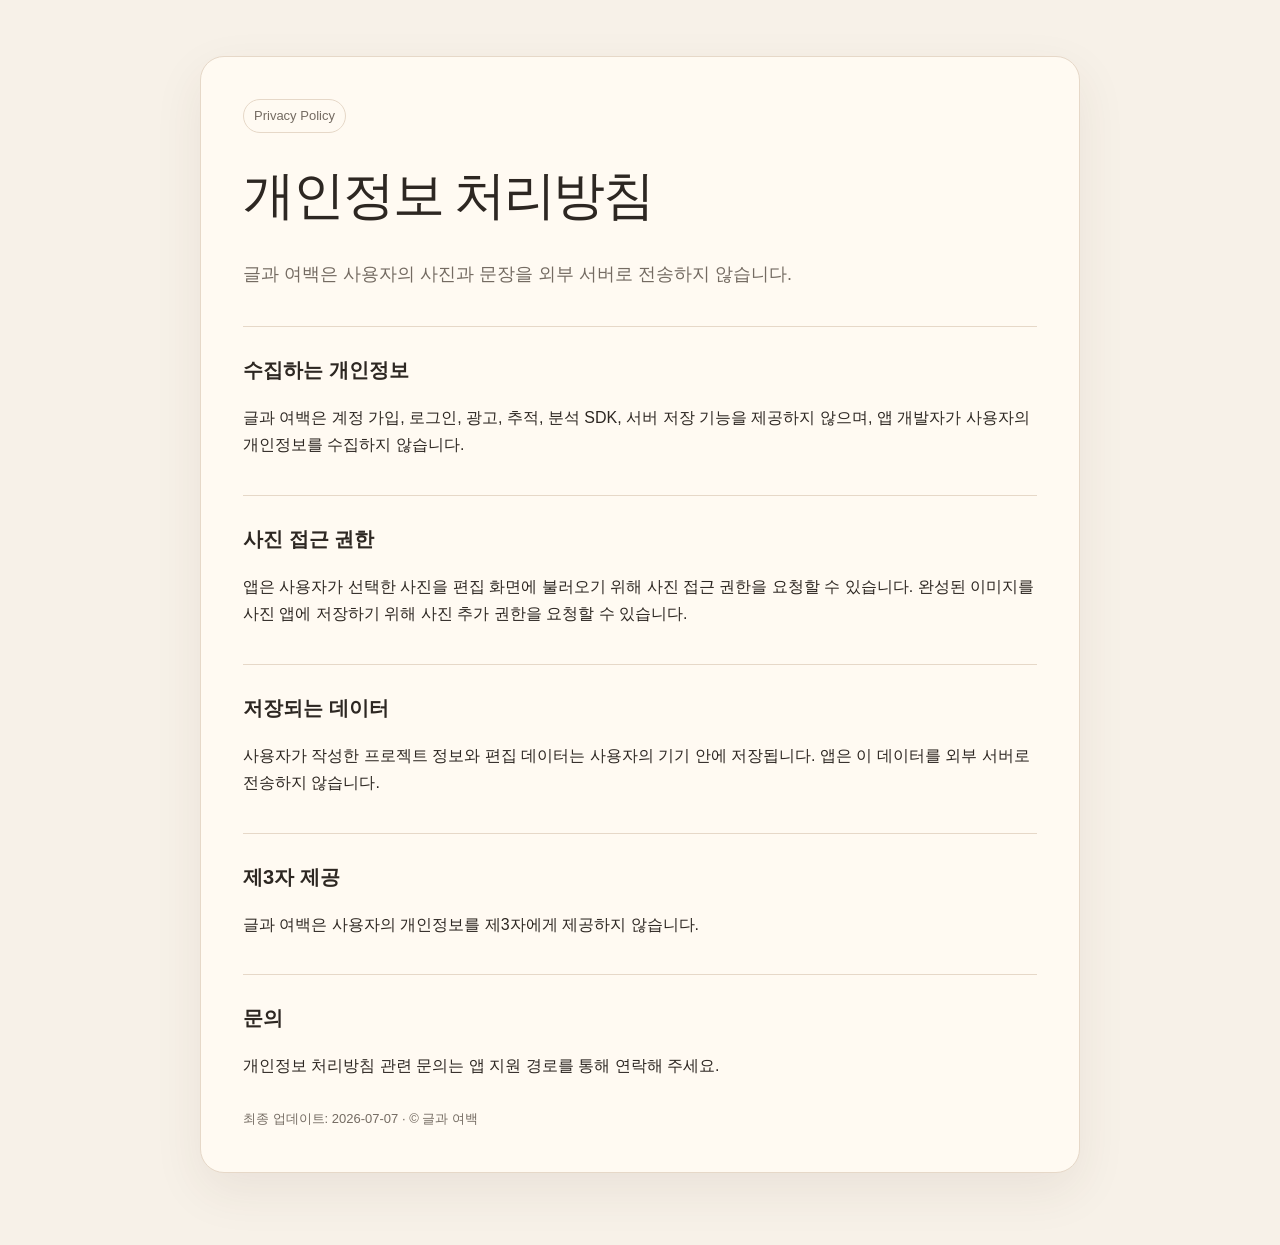
==== privacy.html @ 7e578fc2 "Add files via upload" ====
<!doctype html>
<html lang="ko">
<head>
  <meta charset="utf-8">
  <meta name="viewport" content="width=device-width, initial-scale=1">
  <title>글과 여백 개인정보 처리방침</title>
  <link rel="stylesheet" href="style.css">
</head>
<body>
<main>
  <section class="card">
    <span class="badge">Privacy Policy</span>
    <h1>개인정보 처리방침</h1>
    <p class="lead">글과 여백은 사용자의 사진과 문장을 외부 서버로 전송하지 않습니다.</p>

    <h2>수집하는 개인정보</h2>
    <p>글과 여백은 계정 가입, 로그인, 광고, 추적, 분석 SDK, 서버 저장 기능을 제공하지 않으며, 앱 개발자가 사용자의 개인정보를 수집하지 않습니다.</p>

    <h2>사진 접근 권한</h2>
    <p>앱은 사용자가 선택한 사진을 편집 화면에 불러오기 위해 사진 접근 권한을 요청할 수 있습니다. 완성된 이미지를 사진 앱에 저장하기 위해 사진 추가 권한을 요청할 수 있습니다.</p>

    <h2>저장되는 데이터</h2>
    <p>사용자가 작성한 프로젝트 정보와 편집 데이터는 사용자의 기기 안에 저장됩니다. 앱은 이 데이터를 외부 서버로 전송하지 않습니다.</p>

    <h2>제3자 제공</h2>
    <p>글과 여백은 사용자의 개인정보를 제3자에게 제공하지 않습니다.</p>

    <h2>문의</h2>
    <p>개인정보 처리방침 관련 문의는 앱 지원 경로를 통해 연락해 주세요.</p>

    <footer>최종 업데이트: 2026-07-07 · © 글과 여백</footer>
  </section>
</main>
</body>
</html>
---- style.css ----
:root {
  --bg: #f7f1e8;
  --paper: #fffaf2;
  --text: #2d2722;
  --muted: #746b62;
  --line: #e6d8c8;
  --accent: #8a6044;
}
* { box-sizing: border-box; }
body {
  margin: 0;
  font-family: -apple-system, BlinkMacSystemFont, "Apple SD Gothic Neo", "Noto Sans KR", "Malgun Gothic", sans-serif;
  background: var(--bg);
  color: var(--text);
  line-height: 1.72;
}
main {
  width: min(880px, calc(100% - 32px));
  margin: 0 auto;
  padding: 56px 0 72px;
}
.card {
  background: var(--paper);
  border: 1px solid var(--line);
  border-radius: 24px;
  padding: clamp(24px, 4vw, 42px);
  box-shadow: 0 18px 50px rgba(78, 55, 36, 0.08);
}
h1 {
  margin: 0 0 8px;
  font-family: "AppleMyungjo", "Noto Serif KR", serif;
  font-size: clamp(32px, 5vw, 52px);
  font-weight: 400;
  letter-spacing: -0.04em;
}
h2 {
  margin-top: 36px;
  padding-top: 26px;
  border-top: 1px solid var(--line);
  font-size: 20px;
}
p, li { font-size: 16px; }
.lead {
  color: var(--muted);
  font-size: 18px;
  margin-bottom: 28px;
}
.muted { color: var(--muted); }
a { color: var(--accent); text-decoration-thickness: 1px; text-underline-offset: 3px; }
ul { padding-left: 1.2em; }
footer {
  margin-top: 28px;
  color: var(--muted);
  font-size: 13px;
}
.badge {
  display: inline-block;
  padding: 5px 10px;
  border: 1px solid var(--line);
  border-radius: 999px;
  color: var(--muted);
  font-size: 13px;
  margin-bottom: 18px;
}
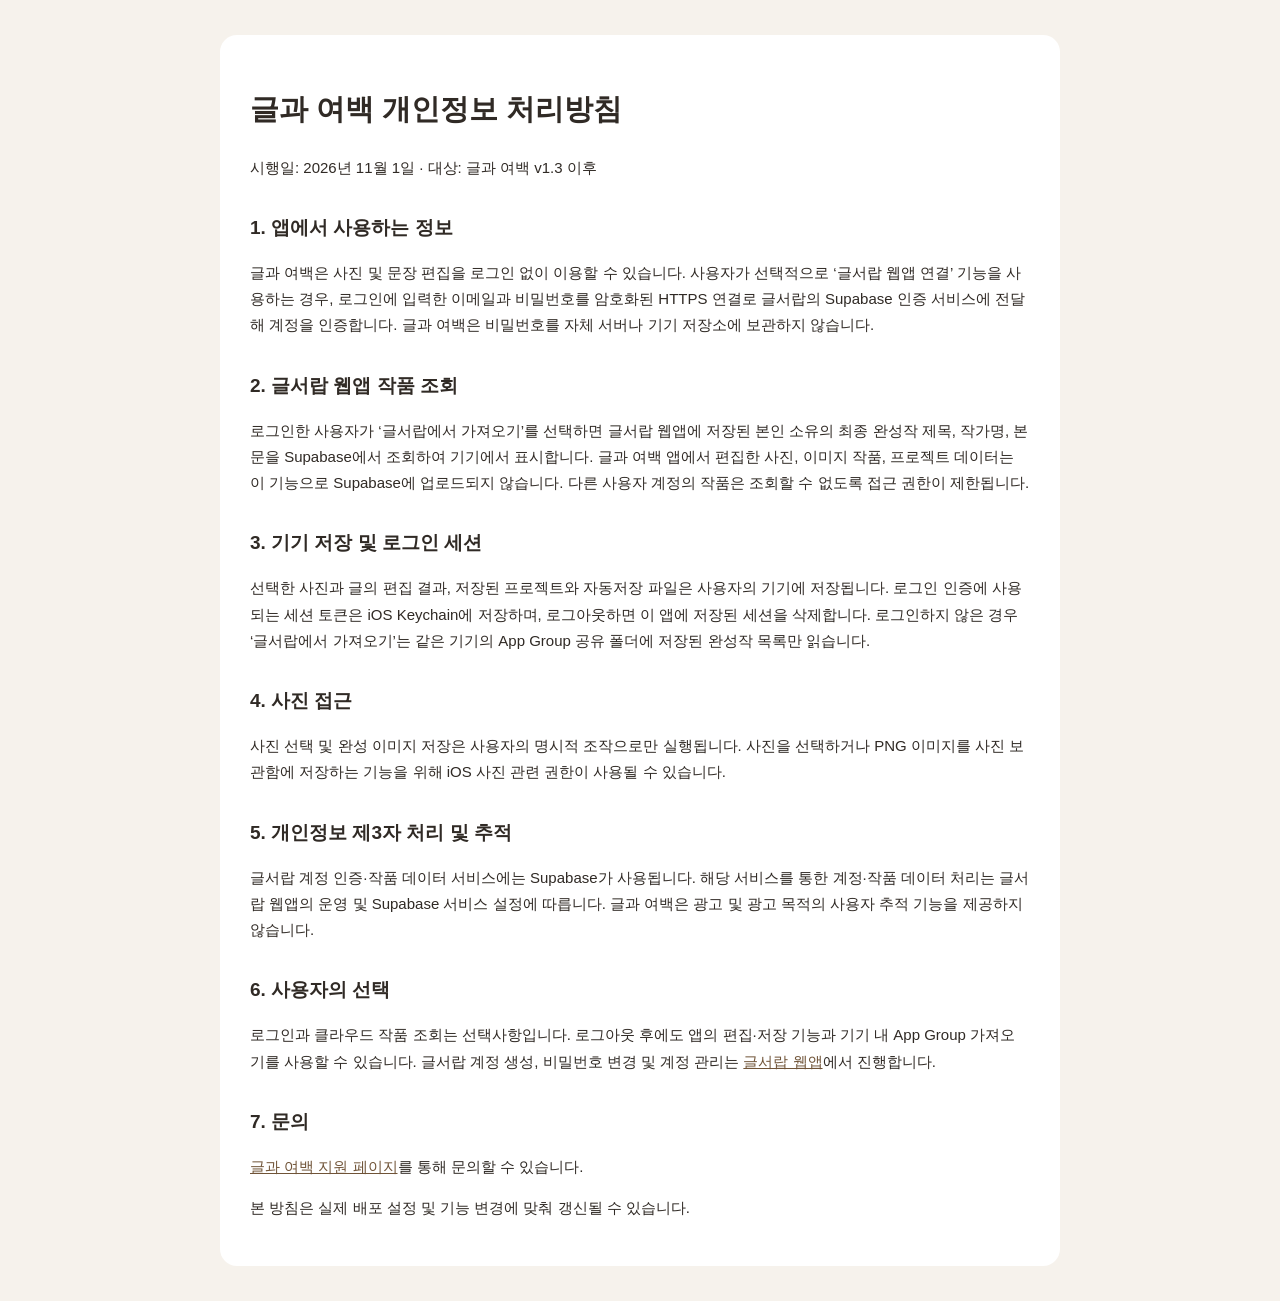
==== commit 57c1c4d3: "Add files via upload" ====
--- a/privacy.html
+++ b/privacy.html
@@ -3,33 +3,31 @@
 <head>
   <meta charset="utf-8">
   <meta name="viewport" content="width=device-width, initial-scale=1">
-  <title>글과 여백 개인정보 처리방침</title>
-  <link rel="stylesheet" href="style.css">
+  <title>글과 여백 개인정보 처리방침 (v1.3)</title>
+  <style>
+    body { margin: 0; padding: 0; font-family: -apple-system, BlinkMacSystemFont, 'Apple SD Gothic Neo', sans-serif; line-height: 1.75; color: #302a25; background: #f6f2ec; }
+    main { max-width: 780px; margin: 35px auto; padding: 30px; background: #fff; border-radius: 17px; }
+    h1 { font-size: 29px; } h2 { margin-top: 30px; font-size: 19px; }
+    p, li { font-size: 15px; } a { color: #705438; }
+    @media (max-width: 820px) { main { margin: 12px; padding: 20px; } }
+  </style>
 </head>
-<body>
-<main>
-  <section class="card">
-    <span class="badge">Privacy Policy</span>
-    <h1>개인정보 처리방침</h1>
-    <p class="lead">글과 여백은 사용자의 사진과 문장을 외부 서버로 전송하지 않습니다.</p>
-
-    <h2>수집하는 개인정보</h2>
-    <p>글과 여백은 계정 가입, 로그인, 광고, 추적, 분석 SDK, 서버 저장 기능을 제공하지 않으며, 앱 개발자가 사용자의 개인정보를 수집하지 않습니다.</p>
-
-    <h2>사진 접근 권한</h2>
-    <p>앱은 사용자가 선택한 사진을 편집 화면에 불러오기 위해 사진 접근 권한을 요청할 수 있습니다. 완성된 이미지를 사진 앱에 저장하기 위해 사진 추가 권한을 요청할 수 있습니다.</p>
-
-    <h2>저장되는 데이터</h2>
-    <p>사용자가 작성한 프로젝트 정보와 편집 데이터는 사용자의 기기 안에 저장됩니다. 앱은 이 데이터를 외부 서버로 전송하지 않습니다.</p>
-
-    <h2>제3자 제공</h2>
-    <p>글과 여백은 사용자의 개인정보를 제3자에게 제공하지 않습니다.</p>
-
-    <h2>문의</h2>
-    <p>개인정보 처리방침 관련 문의는 앱 지원 경로를 통해 연락해 주세요.</p>
-
-    <footer>최종 업데이트: 2026-07-07 · © 글과 여백</footer>
-  </section>
-</main>
-</body>
-</html>
+<body><main>
+<h1>글과 여백 개인정보 처리방침</h1>
+<p>시행일: 2026년 11월 1일 · 대상: 글과 여백 v1.3 이후</p>
+<h2>1. 앱에서 사용하는 정보</h2>
+<p>글과 여백은 사진 및 문장 편집을 로그인 없이 이용할 수 있습니다. 사용자가 선택적으로 ‘글서랍 웹앱 연결’ 기능을 사용하는 경우, 로그인에 입력한 이메일과 비밀번호를 암호화된 HTTPS 연결로 글서랍의 Supabase 인증 서비스에 전달해 계정을 인증합니다. 글과 여백은 비밀번호를 자체 서버나 기기 저장소에 보관하지 않습니다.</p>
+<h2>2. 글서랍 웹앱 작품 조회</h2>
+<p>로그인한 사용자가 ‘글서랍에서 가져오기’를 선택하면 글서랍 웹앱에 저장된 본인 소유의 최종 완성작 제목, 작가명, 본문을 Supabase에서 조회하여 기기에서 표시합니다. 글과 여백 앱에서 편집한 사진, 이미지 작품, 프로젝트 데이터는 이 기능으로 Supabase에 업로드되지 않습니다. 다른 사용자 계정의 작품은 조회할 수 없도록 접근 권한이 제한됩니다.</p>
+<h2>3. 기기 저장 및 로그인 세션</h2>
+<p>선택한 사진과 글의 편집 결과, 저장된 프로젝트와 자동저장 파일은 사용자의 기기에 저장됩니다. 로그인 인증에 사용되는 세션 토큰은 iOS Keychain에 저장하며, 로그아웃하면 이 앱에 저장된 세션을 삭제합니다. 로그인하지 않은 경우 ‘글서랍에서 가져오기’는 같은 기기의 App Group 공유 폴더에 저장된 완성작 목록만 읽습니다.</p>
+<h2>4. 사진 접근</h2>
+<p>사진 선택 및 완성 이미지 저장은 사용자의 명시적 조작으로만 실행됩니다. 사진을 선택하거나 PNG 이미지를 사진 보관함에 저장하는 기능을 위해 iOS 사진 관련 권한이 사용될 수 있습니다.</p>
+<h2>5. 개인정보 제3자 처리 및 추적</h2>
+<p>글서랍 계정 인증·작품 데이터 서비스에는 Supabase가 사용됩니다. 해당 서비스를 통한 계정·작품 데이터 처리는 글서랍 웹앱의 운영 및 Supabase 서비스 설정에 따릅니다. 글과 여백은 광고 및 광고 목적의 사용자 추적 기능을 제공하지 않습니다.</p>
+<h2>6. 사용자의 선택</h2>
+<p>로그인과 클라우드 작품 조회는 선택사항입니다. 로그아웃 후에도 앱의 편집·저장 기능과 기기 내 App Group 가져오기를 사용할 수 있습니다. 글서랍 계정 생성, 비밀번호 변경 및 계정 관리는 <a href="https://geulseorap-web-dwzp.vercel.app/">글서랍 웹앱</a>에서 진행합니다.</p>
+<h2>7. 문의</h2>
+<p><a href="support.html">글과 여백 지원 페이지</a>를 통해 문의할 수 있습니다.</p>
+<p>본 방침은 실제 배포 설정 및 기능 변경에 맞춰 갱신될 수 있습니다.</p>
+</main></body></html>
